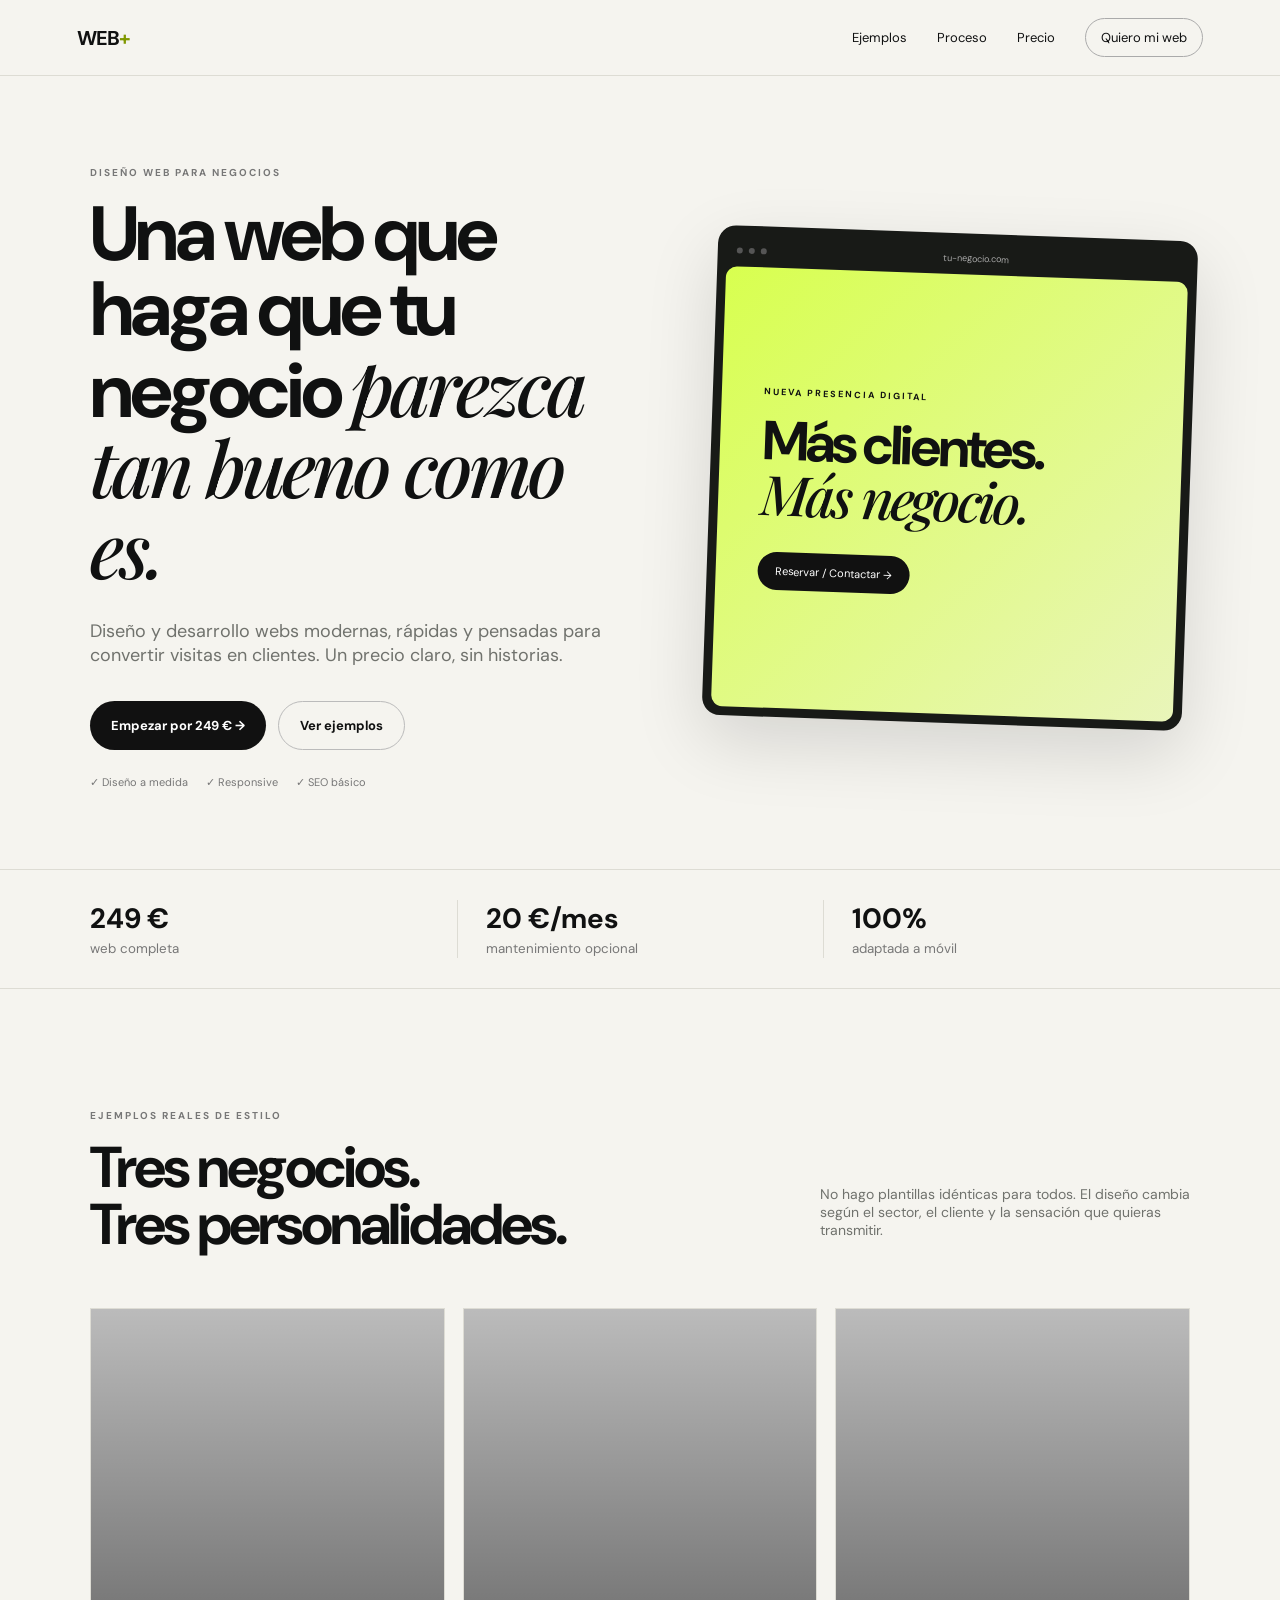
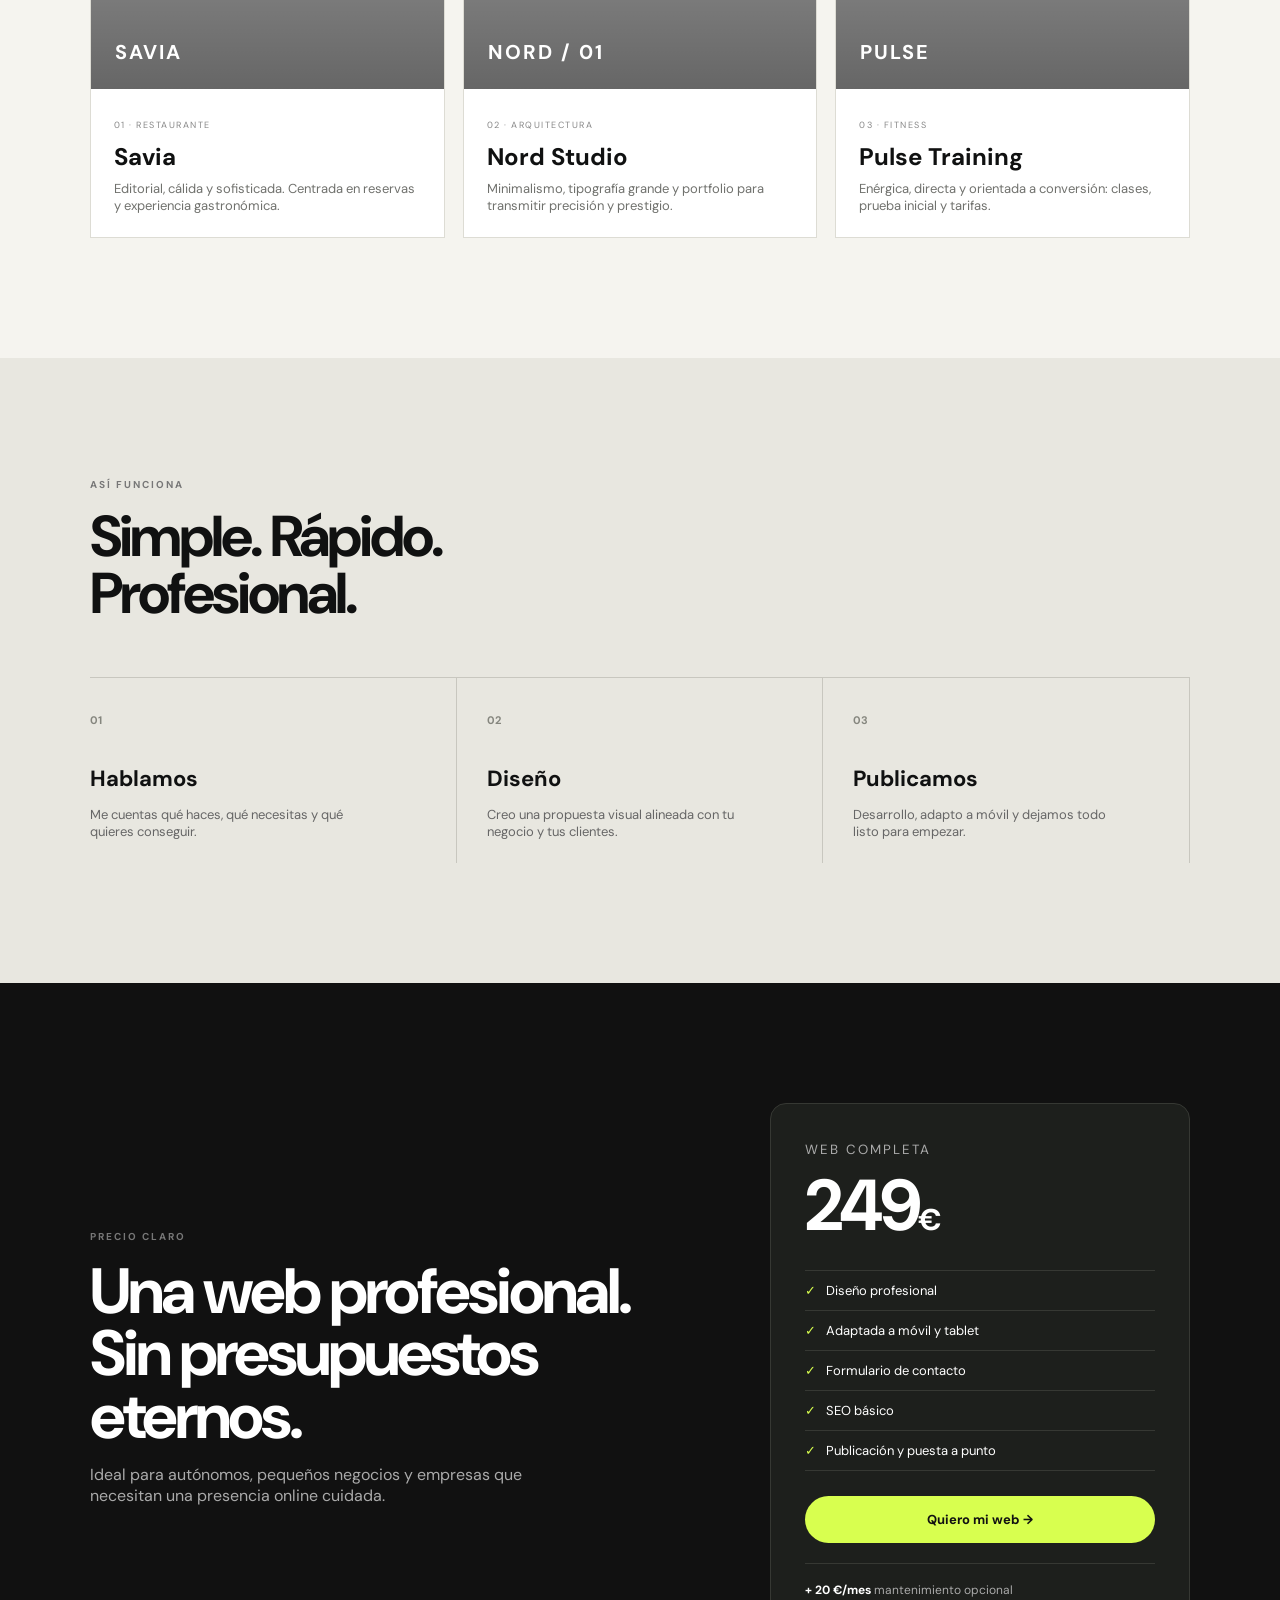
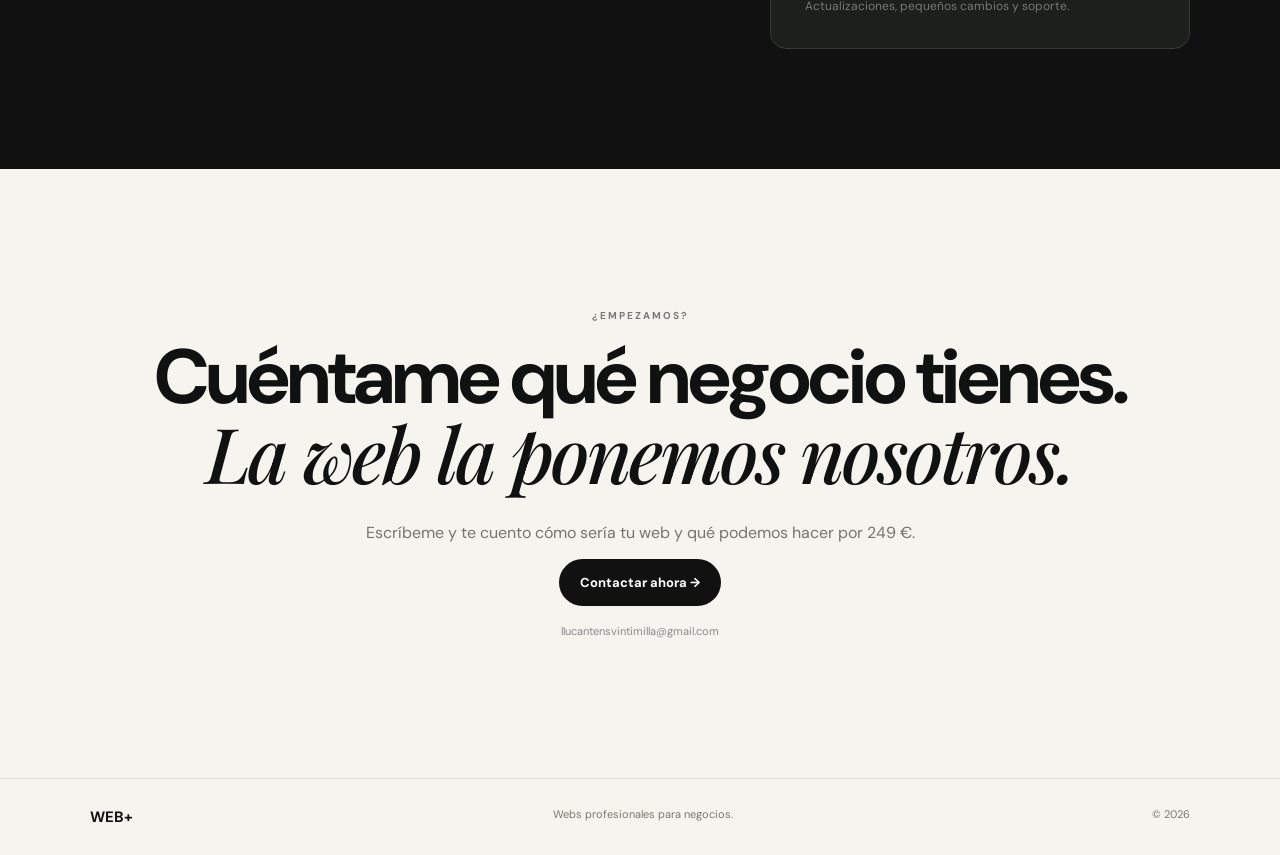
==== index.html @ 6bb3d2eb "Add files via upload" ====
<!doctype html>
<html lang="es">
<head>
<meta charset="utf-8"><meta name="viewport" content="width=device-width,initial-scale=1">
<meta name="description" content="Webs profesionales desde 249 €. Diseño, desarrollo y mantenimiento opcional.">
<title>WEB+ — Webs profesionales desde 249 €</title>
<link rel="stylesheet" href="assets/styles.css">
</head>
<body>
<header class="nav">
  <a class="brand" href="#inicio">WEB<span>+</span></a>
  <button class="menu-toggle" aria-label="Abrir menú">☰</button>
  <nav class="nav-links"><a href="#ejemplos">Ejemplos</a><a href="#proceso">Proceso</a><a href="#precio">Precio</a><a class="nav-cta" href="#contacto">Quiero mi web</a></nav>
</header>

<main>
<section class="hero reveal" id="inicio">
  <div class="hero-copy">
    <p class="eyebrow">DISEÑO WEB PARA NEGOCIOS</p>
    <h1>Una web que haga que tu negocio <em>parezca tan bueno como es.</em></h1>
    <p class="lead">Diseño y desarrollo webs modernas, rápidas y pensadas para convertir visitas en clientes. Un precio claro, sin historias.</p>
    <div class="actions"><a class="button primary" href="#contacto">Empezar por 249 € →</a><a class="button ghost" href="#ejemplos">Ver ejemplos</a></div>
    <div class="checks"><span>✓ Diseño a medida</span><span>✓ Responsive</span><span>✓ SEO básico</span></div>
  </div>
  <div class="hero-browser">
    <div class="browser-top"><i></i><i></i><i></i><span>tu-negocio.com</span></div>
    <div class="browser-screen"><small>NUEVA PRESENCIA DIGITAL</small><h2>Más clientes.<br><strong>Más negocio.</strong></h2><a href="#contacto">Reservar / Contactar →</a></div>
  </div>
</section>

<section class="stats reveal"><div><b>249 €</b><small>web completa</small></div><div><b>20 €/mes</b><small>mantenimiento opcional</small></div><div><b>100%</b><small>adaptada a móvil</small></div></section>

<section class="section" id="ejemplos">
  <div class="section-head reveal"><div><p class="eyebrow">EJEMPLOS REALES DE ESTILO</p><h2>Tres negocios.<br>Tres personalidades.</h2></div><p>No hago plantillas idénticas para todos. El diseño cambia según el sector, el cliente y la sensación que quieras transmitir.</p></div>
  <div class="showcase">
    <a class="example-card restaurant reveal" href="examples/savia.html">
      <div class="example-image" style="background-image:url('https://images.unsplash.com/photo-1753104179161-92c1249ad41c?auto=format&fit=crop&fm=jpg&q=80&w=1800')"><div class="overlay"></div><span class="visit">Abrir proyecto ↗</span><div class="example-brand">SAVIA</div></div>
      <div class="example-text"><span>01 · RESTAURANTE</span><h3>Savia</h3><p>Editorial, cálida y sofisticada. Centrada en reservas y experiencia gastronómica.</p></div>
    </a>
    <a class="example-card architecture reveal" href="examples/nord.html">
      <div class="example-image" style="background-image:url('https://images.unsplash.com/photo-1760236268528-b332f9e00823?auto=format&fit=crop&fm=jpg&q=80&w=1800')"><div class="overlay"></div><span class="visit">Abrir proyecto ↗</span><div class="example-brand">NORD / 01</div></div>
      <div class="example-text"><span>02 · ARQUITECTURA</span><h3>Nord Studio</h3><p>Minimalismo, tipografía grande y portfolio para transmitir precisión y prestigio.</p></div>
    </a>
    <a class="example-card fitness reveal" href="examples/pulse.html">
      <div class="example-image" style="background-image:url('https://images.unsplash.com/photo-1761971974992-6df33df97c3a?auto=format&fit=crop&fm=jpg&q=80&w=1800')"><div class="overlay"></div><span class="visit">Abrir proyecto ↗</span><div class="example-brand">PULSE</div></div>
      <div class="example-text"><span>03 · FITNESS</span><h3>Pulse Training</h3><p>Enérgica, directa y orientada a conversión: clases, prueba inicial y tarifas.</p></div>
    </a>
  </div>
</section>

<section class="process section" id="proceso"><div class="section-head reveal"><div><p class="eyebrow">ASÍ FUNCIONA</p><h2>Simple. Rápido.<br>Profesional.</h2></div></div>
<div class="steps"><div class="reveal"><b>01</b><h3>Hablamos</h3><p>Me cuentas qué haces, qué necesitas y qué quieres conseguir.</p></div><div class="reveal"><b>02</b><h3>Diseño</h3><p>Creo una propuesta visual alineada con tu negocio y tus clientes.</p></div><div class="reveal"><b>03</b><h3>Publicamos</h3><p>Desarrollo, adapto a móvil y dejamos todo listo para empezar.</p></div></div></section>

<section class="pricing" id="precio"><div class="reveal"><p class="eyebrow">PRECIO CLARO</p><h2>Una web profesional.<br>Sin presupuestos eternos.</h2><p>Ideal para autónomos, pequeños negocios y empresas que necesitan una presencia online cuidada.</p></div>
<div class="price-box reveal"><small>WEB COMPLETA</small><div class="price">249<span>€</span></div><ul><li>Diseño profesional</li><li>Adaptada a móvil y tablet</li><li>Formulario de contacto</li><li>SEO básico</li><li>Publicación y puesta a punto</li></ul><a class="button lime" href="#contacto">Quiero mi web →</a><div class="maintenance"><b>+ 20 €/mes</b> mantenimiento opcional<br><span>Actualizaciones, pequeños cambios y soporte.</span></div></div></section>

<section class="contact reveal" id="contacto"><p class="eyebrow">¿EMPEZAMOS?</p><h2>Cuéntame qué negocio tienes.<br><em>La web la ponemos nosotros.</em></h2><p>Escríbeme y te cuento cómo sería tu web y qué podemos hacer por 249 €.</p><a class="button primary" href="https://mail.google.com/mail/?view=cm&fs=1&to=llucantensvintimilla@gmail.com&su=Quiero%20mi%20web%20por%20249€" target="_blank">Contactar ahora →</a><small>llucantensvintimilla@gmail.com</small></section>
</main>
<footer><b>WEB+</b><span>Webs profesionales para negocios.</span><span>© <span id="year"></span></span></footer>
<script src="assets/app.js"></script>
</body></html>
---- assets/styles.css ----
@import url('https://fonts.googleapis.com/css2?family=DM+Sans:wght@400;500;600;700&family=Playfair+Display:ital,wght@0,500;1,500&display=swap');
:root{--ink:#101111;--muted:#70726d;--paper:#f5f4ef;--line:#dddcd4;--lime:#d8ff4f}*{box-sizing:border-box}html{scroll-behavior:smooth}body{margin:0;background:var(--paper);color:var(--ink);font-family:"DM Sans",sans-serif}a{color:inherit;text-decoration:none}.nav{height:76px;padding:0 6vw;border-bottom:1px solid var(--line);display:flex;align-items:center;justify-content:space-between;position:sticky;top:0;z-index:10;background:#f5f4efdf;backdrop-filter:blur(14px)}.brand{font-weight:700;font-size:20px;letter-spacing:-1px}.brand span{color:#809800}.nav-links{display:flex;gap:30px;align-items:center;font-size:13px}.nav-links a:hover{opacity:.55}.nav-cta{border:1px solid #aaa;padding:10px 15px;border-radius:30px}.menu-toggle{display:none;background:none;border:0;font-size:22px}.hero{min-height:700px;padding:90px 7vw 80px;display:grid;grid-template-columns:1.05fr .95fr;gap:7vw;align-items:center}.eyebrow{font-size:10px;letter-spacing:2px;font-weight:700;color:#777;margin:0 0 18px}.hero h1{font-size:clamp(48px,6vw,85px);line-height:.98;letter-spacing:-4px;margin:0 0 28px}.hero h1 em,.contact em{font-family:"Playfair Display",serif;font-weight:500}.lead{max-width:600px;color:var(--muted);font-size:18px}.actions{display:flex;gap:12px;margin:34px 0 25px}.button{display:inline-flex;padding:15px 21px;border-radius:99px;font-size:13px;font-weight:700;align-items:center;justify-content:center}.primary{background:#111;color:white}.ghost{border:1px solid #bbb}.checks{display:flex;gap:18px;flex-wrap:wrap;font-size:11px;color:#777}.hero-browser{background:#181a17;border-radius:18px;padding:9px;box-shadow:0 25px 70px #0002;transform:rotate(2deg)}.browser-top{height:32px;color:#aaa;font-size:9px;display:flex;gap:6px;align-items:center;padding:0 10px}.browser-top i{width:6px;height:6px;background:#555;border-radius:50%}.browser-top span{margin:auto}.browser-screen{min-height:440px;border-radius:11px;background:linear-gradient(135deg,#d8ff4f,#e9f5ba);padding:42px;display:flex;flex-direction:column;justify-content:center}.browser-screen small{font-size:9px;letter-spacing:2px;font-weight:700}.browser-screen h2{font-size:55px;line-height:.94;letter-spacing:-3px;margin:18px 0 28px}.browser-screen strong{font-family:"Playfair Display";font-style:italic;font-weight:500}.browser-screen a{background:#111;color:white;width:max-content;border-radius:30px;padding:12px 17px;font-size:11px}.stats{border-block:1px solid var(--line);display:grid;grid-template-columns:repeat(3,1fr);padding:30px 7vw}.stats div{border-left:1px solid var(--line);padding-left:28px}.stats div:first-child{border:0;padding-left:0}.stats b{display:block;font-size:28px}.stats small{color:#777}.section{padding:120px 7vw}.section-head{display:flex;justify-content:space-between;gap:50px;align-items:end;margin-bottom:55px}.section h2{font-size:clamp(38px,4.5vw,64px);line-height:.98;letter-spacing:-3px;margin:0}.section-head>p{max-width:370px;color:var(--muted);font-size:14px}.showcase{display:grid;grid-template-columns:repeat(3,1fr);gap:18px}.example-card{background:#fff;border:1px solid var(--line);transition:transform .3s,box-shadow .3s}.example-card:hover{transform:translateY(-7px);box-shadow:0 20px 50px #0001}.example-image{height:380px;background-size:cover;background-position:center;position:relative;overflow:hidden}.overlay{position:absolute;inset:0;background:linear-gradient(180deg,#0004,#0009)}.visit{position:absolute;top:20px;right:20px;border:1px solid #fff8;color:#fff;border-radius:99px;padding:8px 12px;font-size:10px;opacity:0;transform:translateY(-5px);transition:.3s}.example-card:hover .visit{opacity:1;transform:none}.example-brand{position:absolute;left:24px;bottom:24px;color:#fff;font-weight:700;letter-spacing:2px;font-size:20px}.example-text{padding:23px}.example-text>span{font-size:9px;letter-spacing:1.5px;color:#888}.example-text h3{font-size:24px;margin:8px 0}.example-text p{font-size:13px;color:#70716d;margin:0}.process{background:#e8e7e0}.steps{display:grid;grid-template-columns:repeat(3,1fr);border-top:1px solid #c8c7bf}.steps>div{padding:30px 30px 10px 0;border-right:1px solid #c8c7bf}.steps>div+div{padding-left:30px}.steps b{font-size:11px;color:#85867e}.steps h3{font-size:22px;margin:35px 0 8px}.steps p{font-size:13px;color:#666;max-width:270px}.pricing{padding:120px 7vw;display:grid;grid-template-columns:1fr 420px;gap:10vw;align-items:center;background:#111;color:white}.pricing h2{font-size:clamp(40px,5vw,68px);line-height:.97;letter-spacing:-3px;margin:0}.pricing>div>p:last-child{color:#aaa;max-width:480px}.price-box{background:#1d1f1c;border:1px solid #363833;border-radius:16px;padding:34px}.price-box>small{letter-spacing:2px;color:#aaa}.price{font-size:72px;font-weight:700;letter-spacing:-4px}.price span{font-size:30px}.price-box ul{padding:0;list-style:none;border-top:1px solid #363833;margin:18px 0 25px}.price-box li{padding:11px 0;border-bottom:1px solid #363833;font-size:13px}.price-box li:before{content:"✓";color:var(--lime);margin-right:10px}.lime{background:var(--lime);color:#111;width:100%}.maintenance{border-top:1px solid #363833;margin-top:20px;padding-top:18px;color:#aaa;font-size:12px}.maintenance b{color:white}.maintenance span{color:#777}.contact{text-align:center;padding:140px 7vw}.contact h2{font-size:clamp(40px,6vw,78px);line-height:.98;letter-spacing:-3px;margin:0 auto 25px}.contact p:not(.eyebrow){color:#73756f}.contact small{display:block;color:#888;margin-top:18px;font-size:11px}footer{border-top:1px solid var(--line);padding:28px 7vw;display:flex;justify-content:space-between;color:#777;font-size:11px}footer b{color:#111;font-size:15px}.reveal{opacity:0;transform:translateY(24px);transition:opacity .7s ease,transform .7s ease}.reveal.visible{opacity:1;transform:none}
@media(max-width:850px){.nav-links{display:none;position:absolute;top:76px;left:0;right:0;background:var(--paper);padding:20px 6vw;border-bottom:1px solid var(--line);flex-direction:column;align-items:flex-start}.nav-links.open{display:flex}.menu-toggle{display:block}.hero{grid-template-columns:1fr;padding-top:60px}.hero-browser{max-width:600px;width:100%;margin:auto}.stats{grid-template-columns:1fr;gap:18px}.stats div,.stats div:first-child{border:0;padding:0}.section{padding:80px 6vw}.section-head{display:block}.section-head>p{margin-top:25px}.showcase{grid-template-columns:1fr}.example-image{height:340px}.steps{grid-template-columns:1fr}.steps>div,.steps>div+div{padding:25px 0;border-right:0;border-bottom:1px solid #c8c7bf}.steps h3{margin-top:18px}.pricing{grid-template-columns:1fr;padding:80px 6vw}.price-box{max-width:520px}.contact{padding:90px 6vw}footer{flex-wrap:wrap;gap:14px}}
@media(max-width:480px){.hero{padding-inline:5vw}.hero h1{font-size:47px;letter-spacing:-2.5px}.actions{flex-direction:column}.browser-screen{min-height:330px;padding:30px}.browser-screen h2{font-size:42px}.stats{padding:25px 5vw}.pricing h2{letter-spacing:-2px}}
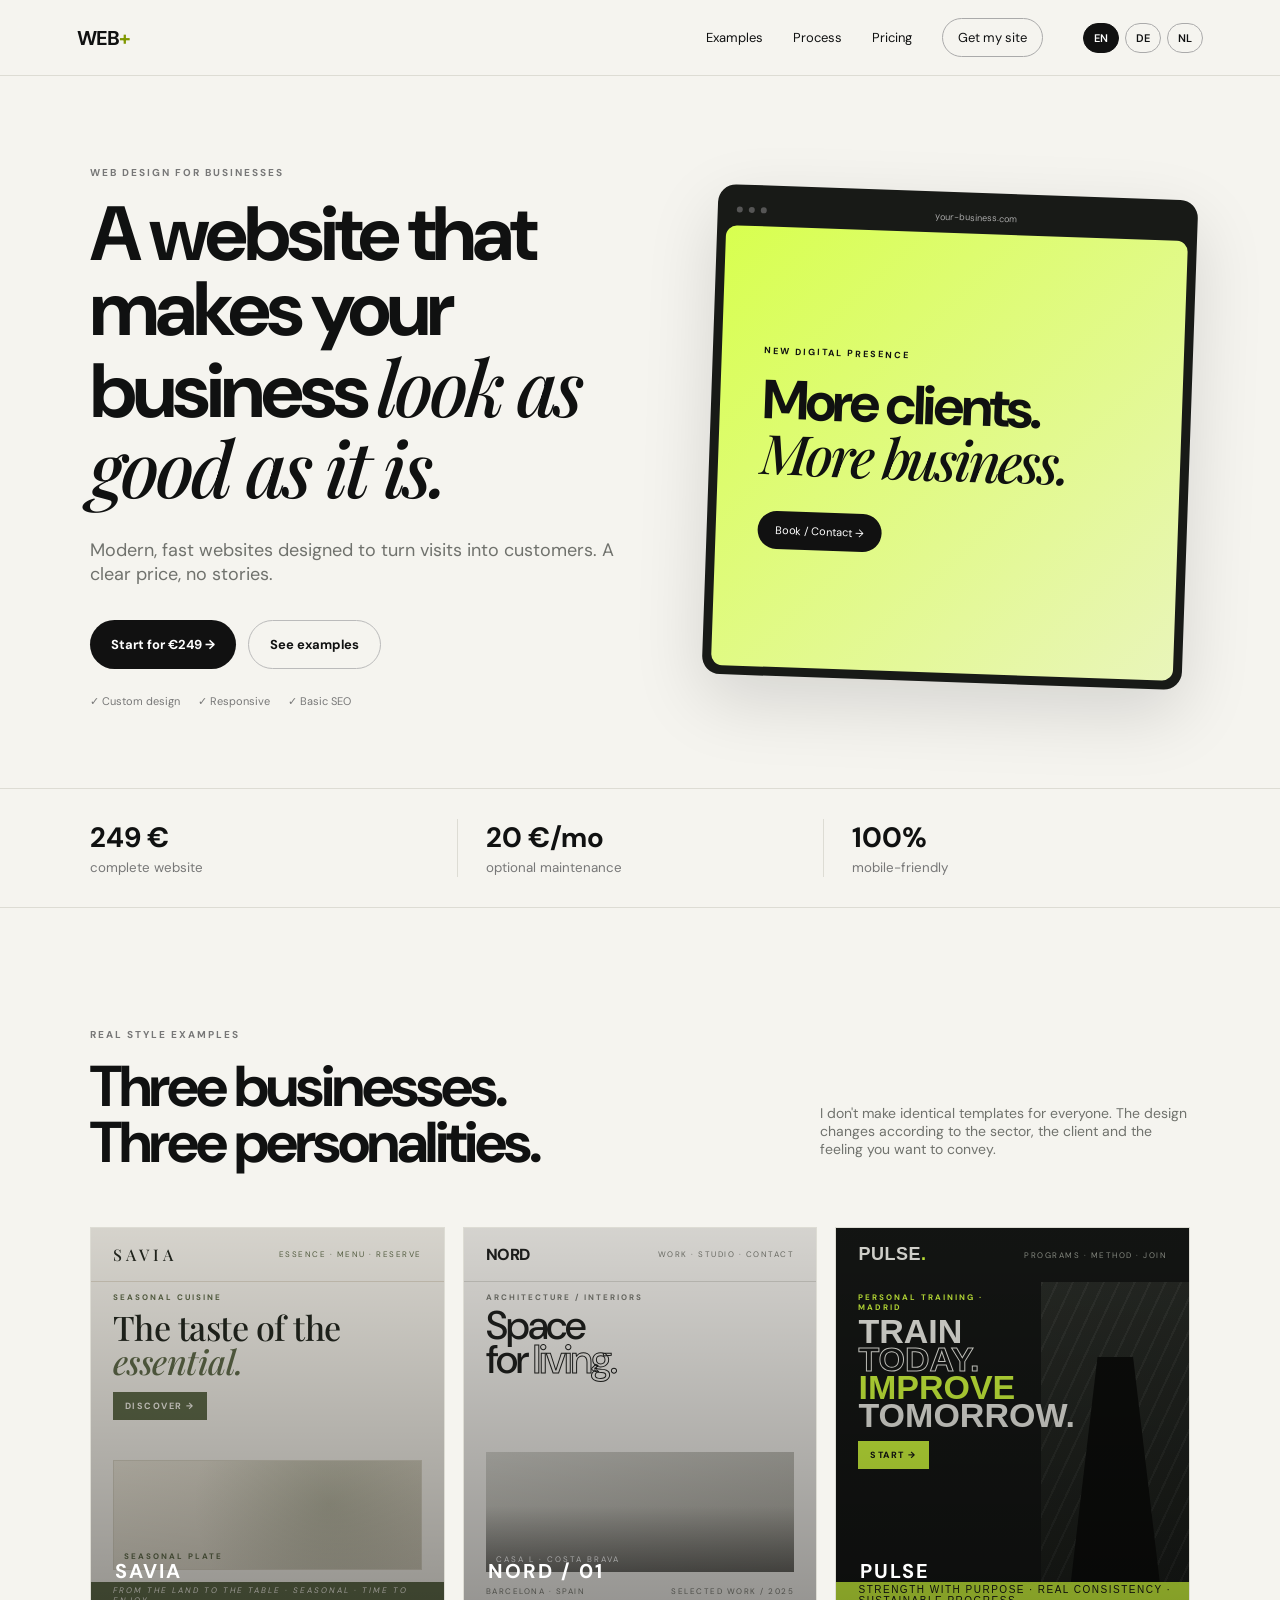
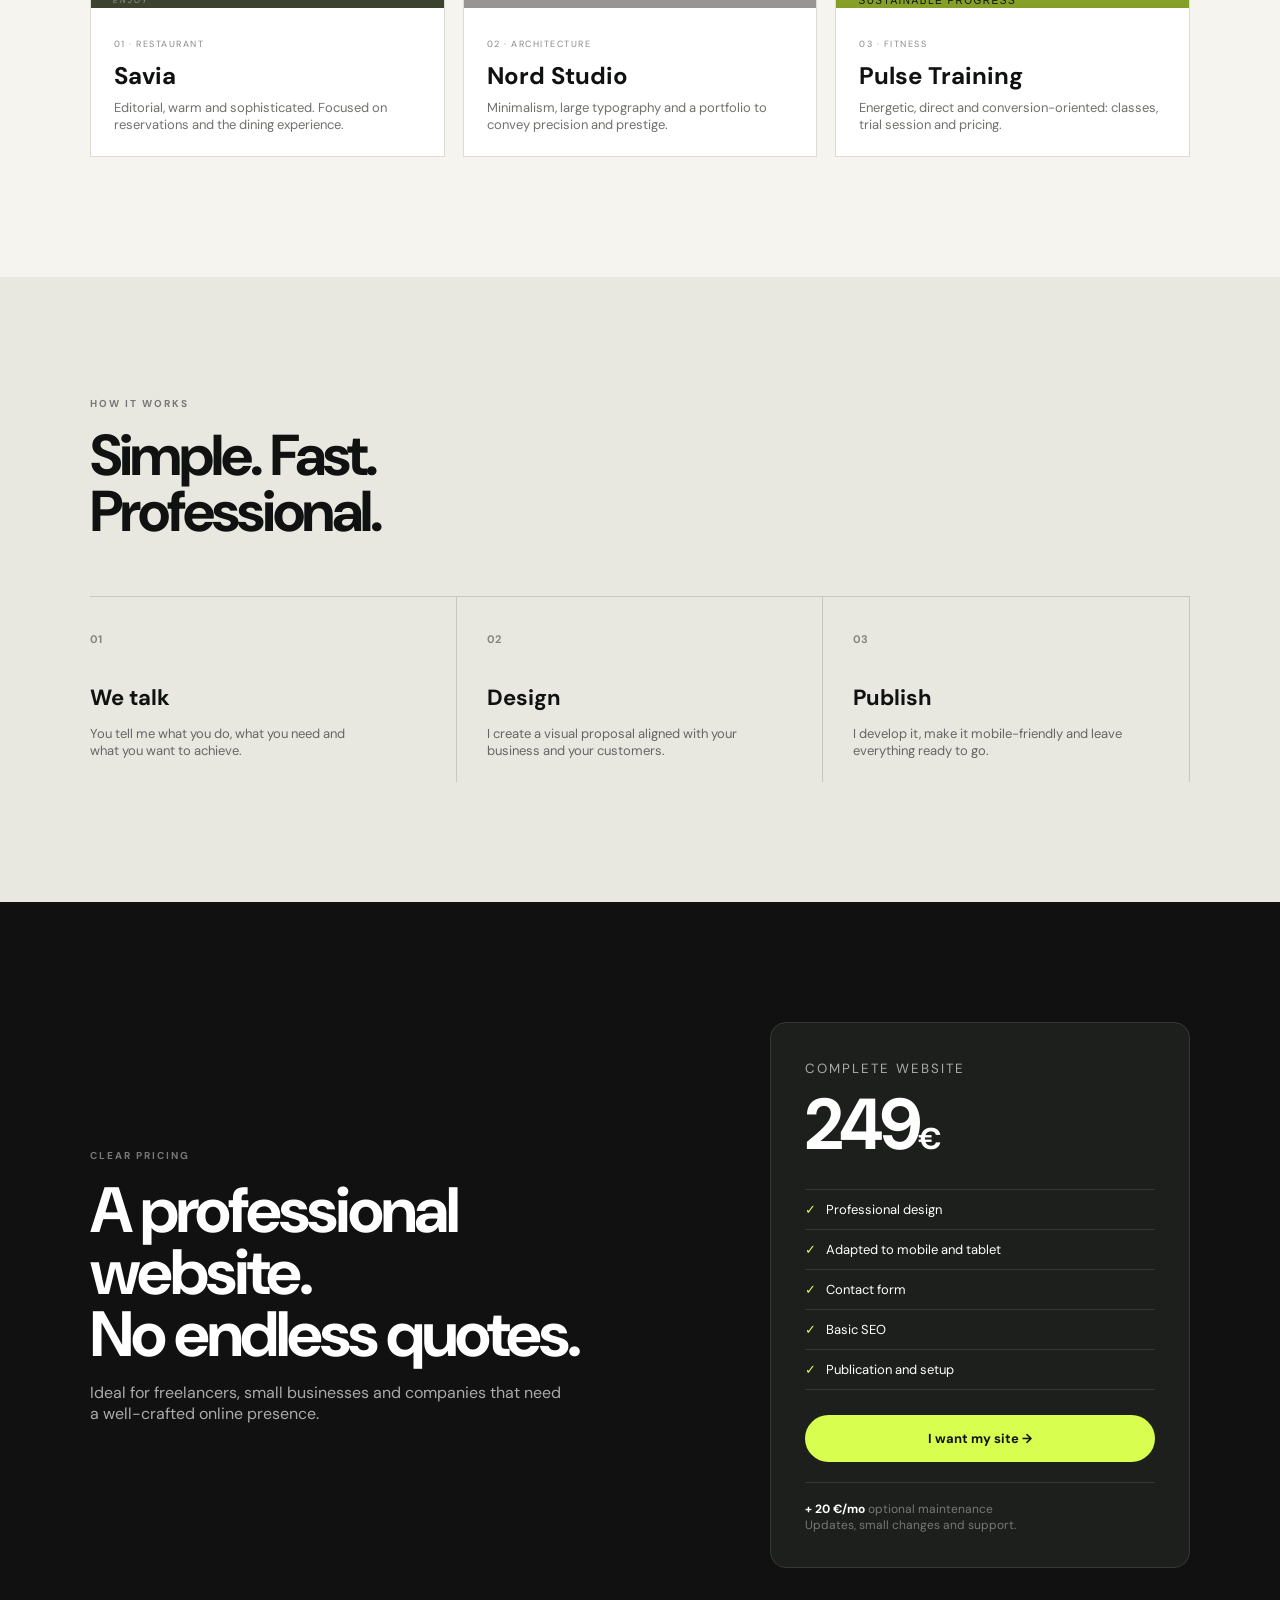
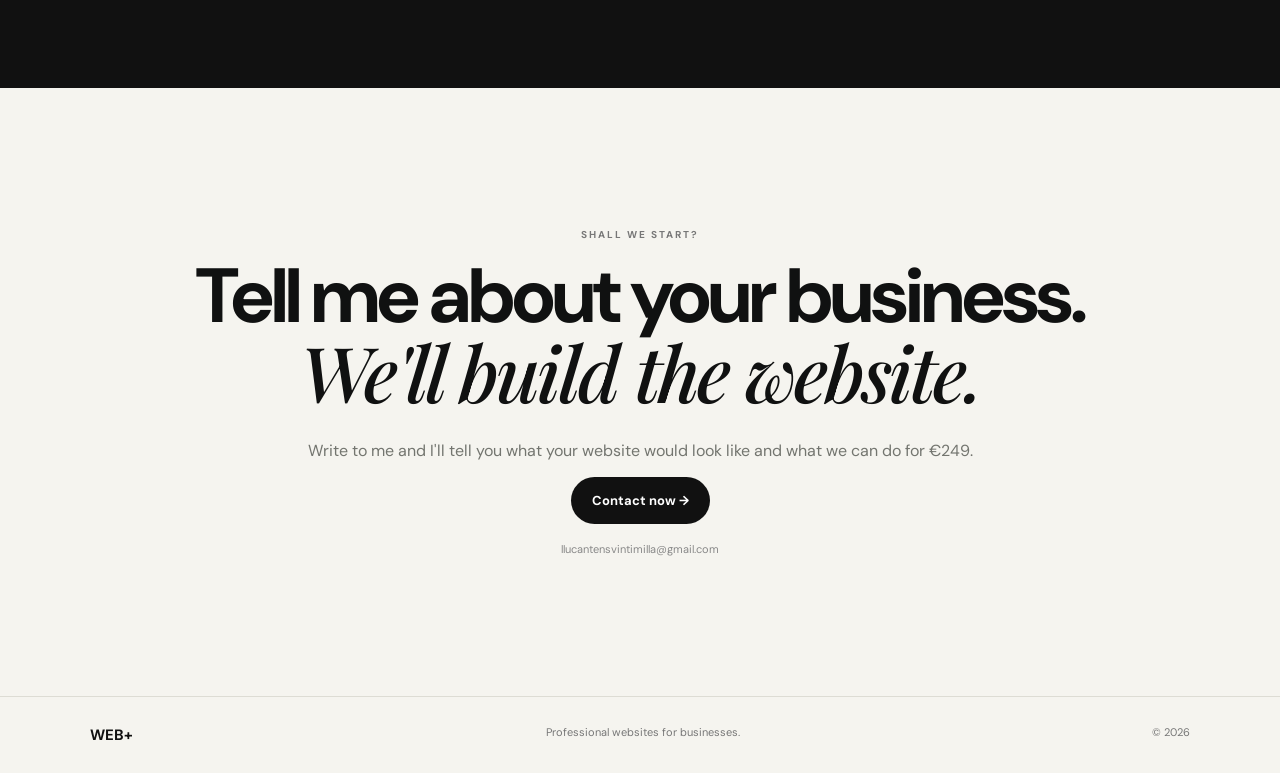
==== commit 39cb18e9: "Update print statement from 'Hello' to 'Goodbye'" ====
--- a/index.html
+++ b/index.html
@@ -1,61 +1,472 @@
 <!doctype html>
-<html lang="es">
+<html lang="en">
 <head>
 <meta charset="utf-8"><meta name="viewport" content="width=device-width,initial-scale=1">
-<meta name="description" content="Webs profesionales desde 249 €. Diseño, desarrollo y mantenimiento opcional.">
-<title>WEB+ — Webs profesionales desde 249 €</title>
-<link rel="stylesheet" href="assets/styles.css">
+<meta name="description" content="Professional websites from €249. Design, development and optional maintenance.">
+<title>WEB+ — Professional websites from €249</title>
+<style>
+/* ===== CSS original de assets/styles.css (incrustado para que funcione en local) ===== */
+@import url('https://fonts.googleapis.com/css2?family=DM+Sans:wght@400;500;600;700&family=Playfair+Display:ital,wght@0,500;1,500&display=swap');
+:root{--ink:#101111;--muted:#70726d;--paper:#f5f4ef;--line:#dddcd4;--lime:#d8ff4f}
+*{box-sizing:border-box}
+html{scroll-behavior:smooth}
+body{margin:0;background:var(--paper);color:var(--ink);font-family:"DM Sans",sans-serif}
+a{color:inherit;text-decoration:none}
+.nav{height:76px;padding:0 6vw;border-bottom:1px solid var(--line);display:flex;align-items:center;justify-content:space-between;position:sticky;top:0;z-index:10;background:#f5f4efdf;backdrop-filter:blur(14px)}
+.brand{font-weight:700;font-size:20px;letter-spacing:-1px}
+.brand span{color:#809800}
+.nav-links{display:flex;gap:30px;align-items:center;font-size:13px}
+.nav-links a:hover{opacity:.55}
+.nav-cta{border:1px solid #aaa;padding:10px 15px;border-radius:30px}
+.menu-toggle{display:none;background:none;border:0;font-size:22px}
+.hero{min-height:700px;padding:90px 7vw 80px;display:grid;grid-template-columns:1.05fr .95fr;gap:7vw;align-items:center}
+.eyebrow{font-size:10px;letter-spacing:2px;font-weight:700;color:#777;margin:0 0 18px}
+.hero h1{font-size:clamp(48px,6vw,85px);line-height:.98;letter-spacing:-4px;margin:0 0 28px}
+.hero h1 em,.contact em{font-family:"Playfair Display",serif;font-weight:500}
+.lead{max-width:600px;color:var(--muted);font-size:18px}
+.actions{display:flex;gap:12px;margin:34px 0 25px}
+.button{display:inline-flex;padding:15px 21px;border-radius:99px;font-size:13px;font-weight:700;align-items:center;justify-content:center}
+.primary{background:#111;color:white}
+.ghost{border:1px solid #bbb}
+.checks{display:flex;gap:18px;flex-wrap:wrap;font-size:11px;color:#777}
+.hero-browser{background:#181a17;border-radius:18px;padding:9px;box-shadow:0 25px 70px #0002;transform:rotate(2deg)}
+.browser-top{height:32px;color:#aaa;font-size:9px;display:flex;gap:6px;align-items:center;padding:0 10px}
+.browser-top i{width:6px;height:6px;background:#555;border-radius:50%}
+.browser-top span{margin:auto}
+.browser-screen{min-height:440px;border-radius:11px;background:linear-gradient(135deg,#d8ff4f,#e9f5ba);padding:42px;display:flex;flex-direction:column;justify-content:center}
+.browser-screen small{font-size:9px;letter-spacing:2px;font-weight:700}
+.browser-screen h2{font-size:55px;line-height:.94;letter-spacing:-3px;margin:18px 0 28px}
+.browser-screen strong{font-family:"Playfair Display";font-style:italic;font-weight:500}
+.browser-screen a{background:#111;color:white;width:max-content;border-radius:30px;padding:12px 17px;font-size:11px}
+.stats{border-block:1px solid var(--line);display:grid;grid-template-columns:repeat(3,1fr);padding:30px 7vw}
+.stats div{border-left:1px solid var(--line);padding-left:28px}
+.stats div:first-child{border:0;padding-left:0}
+.stats b{display:block;font-size:28px}
+.stats small{color:#777}
+.section{padding:120px 7vw}
+.section-head{display:flex;justify-content:space-between;gap:50px;align-items:end;margin-bottom:55px}
+.section h2{font-size:clamp(38px,4.5vw,64px);line-height:.98;letter-spacing:-3px;margin:0}
+.section-head>p{max-width:370px;color:var(--muted);font-size:14px}
+.showcase{display:grid;grid-template-columns:repeat(3,1fr);gap:18px}
+.example-card{background:#fff;border:1px solid var(--line);transition:transform .3s,box-shadow .3s}
+.example-card:hover{transform:translateY(-7px);box-shadow:0 20px 50px #0001}
+.example-image{height:380px;background-size:cover;background-position:center;position:relative;overflow:hidden}
+.overlay{position:absolute;inset:0;background:linear-gradient(180deg,#0004,#0009)}
+.visit{position:absolute;top:20px;right:20px;border:1px solid #fff8;color:#fff;border-radius:99px;padding:8px 12px;font-size:10px;opacity:0;transform:translateY(-5px);transition:.3s}
+.example-card:hover .visit{opacity:1;transform:none}
+.example-brand{position:absolute;left:24px;bottom:24px;color:#fff;font-weight:700;letter-spacing:2px;font-size:20px}
+.example-text{padding:23px}
+.example-text>span{font-size:9px;letter-spacing:1.5px;color:#888}
+.example-text h3{font-size:24px;margin:8px 0}
+.example-text p{font-size:13px;color:#70716d;margin:0}
+.process{background:#e8e7e0}
+.steps{display:grid;grid-template-columns:repeat(3,1fr);border-top:1px solid #c8c7bf}
+.steps>div{padding:30px 30px 10px 0;border-right:1px solid #c8c7bf}
+.steps>div+div{padding-left:30px}
+.steps b{font-size:11px;color:#85867e}
+.steps h3{font-size:22px;margin:35px 0 8px}
+.steps p{font-size:13px;color:#666;max-width:270px}
+.pricing{padding:120px 7vw;display:grid;grid-template-columns:1fr 420px;gap:10vw;align-items:center;background:#111;color:white}
+.pricing h2{font-size:clamp(40px,5vw,68px);line-height:.97;letter-spacing:-3px;margin:0}
+.pricing>div>p:last-child{color:#aaa;max-width:480px}
+.price-box{background:#1d1f1c;border:1px solid #363833;border-radius:16px;padding:34px}
+.price-box>small{letter-spacing:2px;color:#aaa}
+.price{font-size:72px;font-weight:700;letter-spacing:-4px}
+.price span{font-size:30px}
+.price-box ul{padding:0;list-style:none;border-top:1px solid #363833;margin:18px 0 25px}
+.price-box li{padding:11px 0;border-bottom:1px solid #363833;font-size:13px}
+.price-box li:before{content:"✓";color:var(--lime);margin-right:10px}
+.lime{background:var(--lime);color:#111;width:100%}
+.maintenance{border-top:1px solid #363833;margin-top:20px;padding-top:18px;color:#aaa;font-size:12px}
+.maintenance b{color:white}
+.maintenance span{color:#777}
+.contact{text-align:center;padding:140px 7vw}
+.contact h2{font-size:clamp(40px,6vw,78px);line-height:.98;letter-spacing:-3px;margin:0 auto 25px}
+.contact p:not(.eyebrow){color:#73756f}
+.contact small{display:block;color:#888;margin-top:18px;font-size:11px}
+footer{border-top:1px solid var(--line);padding:28px 7vw;display:flex;justify-content:space-between;color:#777;font-size:11px}
+footer b{color:#111;font-size:15px}
+.reveal{opacity:0;transform:translateY(24px);transition:opacity .7s ease,transform .7s ease}
+.reveal.visible{opacity:1;transform:none}
+@media(max-width:850px){.nav-links{display:none;position:absolute;top:76px;left:0;right:0;background:var(--paper);padding:20px 6vw;border-bottom:1px solid var(--line);flex-direction:column;align-items:flex-start}.nav-links.open{display:flex}.menu-toggle{display:block}.hero{grid-template-columns:1fr;padding-top:60px}.hero-browser{max-width:600px;width:100%;margin:auto}.stats{grid-template-columns:1fr;gap:18px}.stats div,.stats div:first-child{border:0;padding:0}.section{padding:80px 6vw}.section-head{display:block}.section-head>p{margin-top:25px}.showcase{grid-template-columns:1fr}.example-image{height:340px}.steps{grid-template-columns:1fr}.steps>div,.steps>div+div{padding:25px 0;border-right:0;border-bottom:1px solid #c8c7bf}.steps h3{margin-top:18px}.pricing{grid-template-columns:1fr;padding:80px 6vw}.price-box{max-width:520px}.contact{padding:90px 6vw}footer{flex-wrap:wrap;gap:14px}}
+@media(max-width:480px){.hero{padding-inline:5vw}.hero h1{font-size:47px;letter-spacing:-2.5px}.actions{flex-direction:column}.browser-screen{min-height:330px;padding:30px}.browser-screen h2{font-size:42px}.stats{padding:25px 5vw}.pricing h2{letter-spacing:-2px}}
+
+/* ===== Recreaciones de SAVIA / NORD / PULSE dentro de .example-image ===== */
+.example-image{position:relative;overflow:hidden}
+.mock{position:absolute;inset:0;overflow:hidden;font-family:"DM Sans",Arial,sans-serif;z-index:0}
+.mock *{box-sizing:border-box}
+.example-image .overlay{z-index:2;background:linear-gradient(180deg,rgba(0,0,0,.12),rgba(0,0,0,.38)) !important;pointer-events:none}
+.example-image .visit,.example-image .example-brand{z-index:3}
+
+/* SAVIA */
+.mock-savia{background:#f3f0e8;color:#242820}
+.mock-savia .m-bar{position:absolute;top:0;left:0;right:0;height:54px;display:flex;align-items:center;justify-content:space-between;padding:0 22px;border-bottom:1px solid #ddd6c6}
+.mock-savia .m-bar b{font-family:"Playfair Display",Georgia,serif;font-size:16px;letter-spacing:4px;font-weight:500}
+.mock-savia .m-bar span{font-size:8px;letter-spacing:1.5px;color:#606b4a;text-transform:uppercase}
+.mock-savia .m-hero{position:absolute;top:64px;left:22px;right:22px}
+.mock-savia .m-hero small{display:block;font-size:8px;letter-spacing:2px;color:#606b4a;font-weight:700;margin-bottom:8px}
+.mock-savia .m-hero h3{font-family:"Playfair Display",Georgia,serif;font-weight:500;font-size:34px;line-height:1;letter-spacing:-.5px;margin:0}
+.mock-savia .m-hero h3 em{color:#606b4a}
+.mock-savia .m-hero .m-btn{display:inline-block;margin-top:14px;background:#606b4a;color:#f3f0e8;font-size:9px;letter-spacing:1.5px;padding:8px 12px;text-transform:uppercase;font-weight:700}
+.mock-savia .m-img{position:absolute;left:22px;right:22px;bottom:38px;height:110px;background:linear-gradient(135deg,#e6e1d3,#cfc9b8);border:1px solid #d5d0c0;overflow:hidden}
+.mock-savia .m-img:before{content:"";position:absolute;inset:0;background:radial-gradient(circle at 70% 40%,rgba(96,107,74,.25),transparent 60%)}
+.mock-savia .m-img:after{content:"SEASONAL PLATE";position:absolute;left:10px;bottom:8px;font-size:8px;letter-spacing:2px;color:#606b4a;font-weight:700}
+.mock-savia .m-ticker{position:absolute;left:0;right:0;bottom:0;height:26px;background:#606b4a;color:#f3f0e8;display:flex;align-items:center;padding-left:22px;font-size:8px;letter-spacing:2px;font-style:italic}
+
+/* NORD */
+.mock-nord{background:#f2f0eb;color:#20211f}
+.mock-nord .m-bar{position:absolute;top:0;left:0;right:0;height:54px;display:flex;align-items:center;justify-content:space-between;padding:0 22px;border-bottom:1px solid #d5d3cc}
+.mock-nord .m-bar b{font-size:16px;font-weight:800;letter-spacing:-.5px}
+.mock-nord .m-bar span{font-size:8px;letter-spacing:1.5px;color:#777870;text-transform:uppercase}
+.mock-nord .m-hero{position:absolute;top:64px;left:22px;right:22px}
+.mock-nord .m-hero small{display:block;font-size:8px;letter-spacing:2px;color:#777870;font-weight:700;margin-bottom:6px}
+.mock-nord .m-hero h3{font-weight:500;font-size:40px;line-height:.86;letter-spacing:-2px;margin:0}
+.mock-nord .m-hero h3 span{-webkit-text-stroke:1px #20211f;color:transparent}
+.mock-nord .m-img{position:absolute;left:22px;right:22px;bottom:36px;height:120px;background:linear-gradient(160deg,#d1d0c9,#a9a79e);overflow:hidden}
+.mock-nord .m-img:before{content:"";position:absolute;inset:0;background:linear-gradient(0deg,rgba(0,0,0,.4),transparent 55%)}
+.mock-nord .m-img:after{content:"CASA L · COSTA BRAVA";position:absolute;left:10px;bottom:8px;color:#fff;font-size:8px;letter-spacing:2px}
+.mock-nord .m-cap{position:absolute;left:22px;right:22px;bottom:12px;display:flex;justify-content:space-between;font-size:8px;letter-spacing:1.5px;color:#777870;text-transform:uppercase}
+
+/* PULSE */
+.mock-pulse{background:#151715;color:#f0f0e9}
+.mock-pulse .m-bar{position:absolute;top:0;left:0;right:0;height:54px;display:flex;align-items:center;justify-content:space-between;padding:0 22px}
+.mock-pulse .m-bar b{font-family:Impact,"Barlow Condensed",sans-serif;font-weight:900;font-size:18px;letter-spacing:.5px}
+.mock-pulse .m-bar b i{color:#d5ff3f;font-style:normal}
+.mock-pulse .m-bar span{font-size:8px;letter-spacing:1.5px;color:#9a9e94;text-transform:uppercase}
+.mock-pulse .m-photo{position:absolute;top:54px;right:0;bottom:26px;width:42%;background:linear-gradient(160deg,#2a2d28,#1b1e1a);overflow:hidden}
+.mock-pulse .m-photo:before{content:"";position:absolute;inset:0;background:repeating-linear-gradient(115deg,rgba(255,255,255,.05) 0 2px,transparent 2px 14px)}
+.mock-pulse .m-photo:after{content:"";position:absolute;left:20%;bottom:0;width:60%;height:75%;background:#0d0e0c;clip-path:polygon(30% 0,70% 0,100% 100%,0 100%)}
+.mock-pulse .m-hero{position:absolute;top:64px;left:22px;right:46%;z-index:2}
+.mock-pulse .m-hero small{display:block;font-size:8px;letter-spacing:2px;color:#d5ff3f;font-weight:700;margin-bottom:6px}
+.mock-pulse .m-hero h3{font-family:Impact,"Barlow Condensed",sans-serif;font-weight:900;font-size:34px;line-height:.82;letter-spacing:0;text-transform:uppercase;margin:0 0 12px;color:#f0f0e9}
+.mock-pulse .m-hero h3 span{-webkit-text-stroke:1px #f0f0e9;color:transparent}
+.mock-pulse .m-hero h3 em{color:#d5ff3f;font-style:normal}
+.mock-pulse .m-hero .m-btn{display:inline-block;background:#d5ff3f;color:#151715;font-size:9px;font-weight:800;letter-spacing:1.5px;padding:8px 12px;text-transform:uppercase}
+.mock-pulse .m-ticker{position:absolute;left:0;right:0;bottom:0;height:26px;background:#d5ff3f;color:#151715;display:flex;align-items:center;padding-left:22px;font-family:Impact,"Barlow Condensed",sans-serif;font-size:10px;letter-spacing:1.5px;text-transform:uppercase}
+
+/* Selector de idioma */
+.lang-switch{display:flex;gap:6px;margin-left:10px}
+.lang-switch button{border:1px solid #aaa;background:transparent;padding:7px 10px;font:inherit;font-size:11px;font-weight:600;cursor:pointer;border-radius:20px;color:inherit}
+.lang-switch button.active,.lang-switch button:hover{background:#111;color:#fff;border-color:#111}
+@media(max-width:850px){.lang-switch{margin-left:0;margin-top:10px}}
+</style>
 </head>
 <body>
 <header class="nav">
   <a class="brand" href="#inicio">WEB<span>+</span></a>
-  <button class="menu-toggle" aria-label="Abrir menú">☰</button>
-  <nav class="nav-links"><a href="#ejemplos">Ejemplos</a><a href="#proceso">Proceso</a><a href="#precio">Precio</a><a class="nav-cta" href="#contacto">Quiero mi web</a></nav>
+  <button class="menu-toggle" aria-label="Open menu">☰</button>
+  <nav class="nav-links">
+    <a href="#ejemplos" data-i18n="nav.examples">Examples</a>
+    <a href="#proceso" data-i18n="nav.process">Process</a>
+    <a href="#precio" data-i18n="nav.price">Pricing</a>
+    <a class="nav-cta" href="#contacto" data-i18n="nav.cta">Get my site</a>
+    <div class="lang-switch" role="group" aria-label="Language">
+      <button data-lang="en" class="active">EN</button>
+      <button data-lang="de">DE</button>
+      <button data-lang="nl">NL</button>
+    </div>
+  </nav>
 </header>
 
 <main>
 <section class="hero reveal" id="inicio">
   <div class="hero-copy">
-    <p class="eyebrow">DISEÑO WEB PARA NEGOCIOS</p>
-    <h1>Una web que haga que tu negocio <em>parezca tan bueno como es.</em></h1>
-    <p class="lead">Diseño y desarrollo webs modernas, rápidas y pensadas para convertir visitas en clientes. Un precio claro, sin historias.</p>
-    <div class="actions"><a class="button primary" href="#contacto">Empezar por 249 € →</a><a class="button ghost" href="#ejemplos">Ver ejemplos</a></div>
-    <div class="checks"><span>✓ Diseño a medida</span><span>✓ Responsive</span><span>✓ SEO básico</span></div>
+    <p class="eyebrow" data-i18n="hero.eyebrow">WEB DESIGN FOR BUSINESSES</p>
+    <h1 data-i18n="hero.title">A website that makes your business <em>look as good as it is.</em></h1>
+    <p class="lead" data-i18n="hero.lead">Modern, fast websites designed to turn visits into customers. A clear price, no stories.</p>
+    <div class="actions">
+      <a class="button primary" href="#contacto" data-i18n="hero.cta1">Start for €249 →</a>
+      <a class="button ghost" href="#ejemplos" data-i18n="hero.cta2">See examples</a>
+    </div>
+    <div class="checks">
+      <span data-i18n="hero.check1">✓ Custom design</span>
+      <span data-i18n="hero.check2">✓ Responsive</span>
+      <span data-i18n="hero.check3">✓ Basic SEO</span>
+    </div>
   </div>
   <div class="hero-browser">
-    <div class="browser-top"><i></i><i></i><i></i><span>tu-negocio.com</span></div>
-    <div class="browser-screen"><small>NUEVA PRESENCIA DIGITAL</small><h2>Más clientes.<br><strong>Más negocio.</strong></h2><a href="#contacto">Reservar / Contactar →</a></div>
-  </div>
-</section>
-
-<section class="stats reveal"><div><b>249 €</b><small>web completa</small></div><div><b>20 €/mes</b><small>mantenimiento opcional</small></div><div><b>100%</b><small>adaptada a móvil</small></div></section>
+    <div class="browser-top"><i></i><i></i><i></i><span>your-business.com</span></div>
+    <div class="browser-screen">
+      <small data-i18n="mock.eyebrow">NEW DIGITAL PRESENCE</small>
+      <h2 data-i18n="mock.title">More clients.<br><strong>More business.</strong></h2>
+      <a href="#contacto" data-i18n="mock.cta">Book / Contact →</a>
+    </div>
+  </div>
+</section>
+
+<section class="stats reveal">
+  <div><b>249 €</b><small data-i18n="stats.1">complete website</small></div>
+  <div><b>20 €/mo</b><small data-i18n="stats.2">optional maintenance</small></div>
+  <div><b>100%</b><small data-i18n="stats.3">mobile-friendly</small></div>
+</section>
 
 <section class="section" id="ejemplos">
-  <div class="section-head reveal"><div><p class="eyebrow">EJEMPLOS REALES DE ESTILO</p><h2>Tres negocios.<br>Tres personalidades.</h2></div><p>No hago plantillas idénticas para todos. El diseño cambia según el sector, el cliente y la sensación que quieras transmitir.</p></div>
+  <div class="section-head reveal">
+    <div>
+      <p class="eyebrow" data-i18n="examples.eyebrow">REAL STYLE EXAMPLES</p>
+      <h2 data-i18n="examples.title">Three businesses.<br>Three personalities.</h2>
+    </div>
+    <p data-i18n="examples.desc">I don't make identical templates for everyone. The design changes according to the sector, the client and the feeling you want to convey.</p>
+  </div>
   <div class="showcase">
+
     <a class="example-card restaurant reveal" href="examples/savia.html">
-      <div class="example-image" style="background-image:url('https://images.unsplash.com/photo-1753104179161-92c1249ad41c?auto=format&fit=crop&fm=jpg&q=80&w=1800')"><div class="overlay"></div><span class="visit">Abrir proyecto ↗</span><div class="example-brand">SAVIA</div></div>
-      <div class="example-text"><span>01 · RESTAURANTE</span><h3>Savia</h3><p>Editorial, cálida y sofisticada. Centrada en reservas y experiencia gastronómica.</p></div>
+      <div class="example-image">
+        <div class="mock mock-savia">
+          <div class="m-bar"><b>SAVIA</b><span>ESSENCE · MENU · RESERVE</span></div>
+          <div class="m-hero">
+            <small>SEASONAL CUISINE</small>
+            <h3>The taste of the <em>essential.</em></h3>
+            <span class="m-btn">Discover →</span>
+          </div>
+          <div class="m-img"></div>
+          <div class="m-ticker">FROM THE LAND TO THE TABLE · SEASONAL · TIME TO ENJOY</div>
+        </div>
+        <div class="overlay"></div>
+        <span class="visit" data-i18n="examples.open">Open project ↗</span>
+        <div class="example-brand">SAVIA</div>
+      </div>
+      <div class="example-text">
+        <span data-i18n="examples.1.tag">01 · RESTAURANT</span>
+        <h3>Savia</h3>
+        <p data-i18n="examples.1.desc">Editorial, warm and sophisticated. Focused on reservations and the dining experience.</p>
+      </div>
     </a>
+
     <a class="example-card architecture reveal" href="examples/nord.html">
-      <div class="example-image" style="background-image:url('https://images.unsplash.com/photo-1760236268528-b332f9e00823?auto=format&fit=crop&fm=jpg&q=80&w=1800')"><div class="overlay"></div><span class="visit">Abrir proyecto ↗</span><div class="example-brand">NORD / 01</div></div>
-      <div class="example-text"><span>02 · ARQUITECTURA</span><h3>Nord Studio</h3><p>Minimalismo, tipografía grande y portfolio para transmitir precisión y prestigio.</p></div>
+      <div class="example-image">
+        <div class="mock mock-nord">
+          <div class="m-bar"><b>NORD</b><span>WORK · STUDIO · CONTACT</span></div>
+          <div class="m-hero">
+            <small>ARCHITECTURE / INTERIORS</small>
+            <h3>Space<br>for <span>living.</span></h3>
+          </div>
+          <div class="m-img"></div>
+          <div class="m-cap"><span>BARCELONA · SPAIN</span><span>SELECTED WORK / 2025</span></div>
+        </div>
+        <div class="overlay"></div>
+        <span class="visit" data-i18n="examples.open">Open project ↗</span>
+        <div class="example-brand">NORD / 01</div>
+      </div>
+      <div class="example-text">
+        <span data-i18n="examples.2.tag">02 · ARCHITECTURE</span>
+        <h3>Nord Studio</h3>
+        <p data-i18n="examples.2.desc">Minimalism, large typography and a portfolio to convey precision and prestige.</p>
+      </div>
     </a>
+
     <a class="example-card fitness reveal" href="examples/pulse.html">
-      <div class="example-image" style="background-image:url('https://images.unsplash.com/photo-1761971974992-6df33df97c3a?auto=format&fit=crop&fm=jpg&q=80&w=1800')"><div class="overlay"></div><span class="visit">Abrir proyecto ↗</span><div class="example-brand">PULSE</div></div>
-      <div class="example-text"><span>03 · FITNESS</span><h3>Pulse Training</h3><p>Enérgica, directa y orientada a conversión: clases, prueba inicial y tarifas.</p></div>
+      <div class="example-image">
+        <div class="mock mock-pulse">
+          <div class="m-bar"><b>PULSE<i>.</i></b><span>PROGRAMS · METHOD · JOIN</span></div>
+          <div class="m-photo"></div>
+          <div class="m-hero">
+            <small>PERSONAL TRAINING · MADRID</small>
+            <h3>Train<br><span>today.</span><br><em>Improve</em> tomorrow.</h3>
+            <span class="m-btn">Start →</span>
+          </div>
+          <div class="m-ticker">STRENGTH WITH PURPOSE · REAL CONSISTENCY · SUSTAINABLE PROGRESS</div>
+        </div>
+        <div class="overlay"></div>
+        <span class="visit" data-i18n="examples.open">Open project ↗</span>
+        <div class="example-brand">PULSE</div>
+      </div>
+      <div class="example-text">
+        <span data-i18n="examples.3.tag">03 · FITNESS</span>
+        <h3>Pulse Training</h3>
+        <p data-i18n="examples.3.desc">Energetic, direct and conversion-oriented: classes, trial session and pricing.</p>
+      </div>
     </a>
-  </div>
-</section>
-
-<section class="process section" id="proceso"><div class="section-head reveal"><div><p class="eyebrow">ASÍ FUNCIONA</p><h2>Simple. Rápido.<br>Profesional.</h2></div></div>
-<div class="steps"><div class="reveal"><b>01</b><h3>Hablamos</h3><p>Me cuentas qué haces, qué necesitas y qué quieres conseguir.</p></div><div class="reveal"><b>02</b><h3>Diseño</h3><p>Creo una propuesta visual alineada con tu negocio y tus clientes.</p></div><div class="reveal"><b>03</b><h3>Publicamos</h3><p>Desarrollo, adapto a móvil y dejamos todo listo para empezar.</p></div></div></section>
-
-<section class="pricing" id="precio"><div class="reveal"><p class="eyebrow">PRECIO CLARO</p><h2>Una web profesional.<br>Sin presupuestos eternos.</h2><p>Ideal para autónomos, pequeños negocios y empresas que necesitan una presencia online cuidada.</p></div>
-<div class="price-box reveal"><small>WEB COMPLETA</small><div class="price">249<span>€</span></div><ul><li>Diseño profesional</li><li>Adaptada a móvil y tablet</li><li>Formulario de contacto</li><li>SEO básico</li><li>Publicación y puesta a punto</li></ul><a class="button lime" href="#contacto">Quiero mi web →</a><div class="maintenance"><b>+ 20 €/mes</b> mantenimiento opcional<br><span>Actualizaciones, pequeños cambios y soporte.</span></div></div></section>
-
-<section class="contact reveal" id="contacto"><p class="eyebrow">¿EMPEZAMOS?</p><h2>Cuéntame qué negocio tienes.<br><em>La web la ponemos nosotros.</em></h2><p>Escríbeme y te cuento cómo sería tu web y qué podemos hacer por 249 €.</p><a class="button primary" href="https://mail.google.com/mail/?view=cm&fs=1&to=llucantensvintimilla@gmail.com&su=Quiero%20mi%20web%20por%20249€" target="_blank">Contactar ahora →</a><small>llucantensvintimilla@gmail.com</small></section>
+
+  </div>
+</section>
+
+<section class="process section" id="proceso">
+  <div class="section-head reveal">
+    <div>
+      <p class="eyebrow" data-i18n="process.eyebrow">HOW IT WORKS</p>
+      <h2 data-i18n="process.title">Simple. Fast.<br>Professional.</h2>
+    </div>
+  </div>
+  <div class="steps">
+    <div class="reveal"><b>01</b><h3 data-i18n="process.1.title">We talk</h3><p data-i18n="process.1.desc">You tell me what you do, what you need and what you want to achieve.</p></div>
+    <div class="reveal"><b>02</b><h3 data-i18n="process.2.title">Design</h3><p data-i18n="process.2.desc">I create a visual proposal aligned with your business and your customers.</p></div>
+    <div class="reveal"><b>03</b><h3 data-i18n="process.3.title">Publish</h3><p data-i18n="process.3.desc">I develop it, make it mobile-friendly and leave everything ready to go.</p></div>
+  </div>
+</section>
+
+<section class="pricing" id="precio">
+  <div class="reveal">
+    <p class="eyebrow" data-i18n="price.eyebrow">CLEAR PRICING</p>
+    <h2 data-i18n="price.title">A professional website.<br>No endless quotes.</h2>
+    <p data-i18n="price.desc">Ideal for freelancers, small businesses and companies that need a well-crafted online presence.</p>
+  </div>
+  <div class="price-box reveal">
+    <small data-i18n="price.box.label">COMPLETE WEBSITE</small>
+    <div class="price">249<span>€</span></div>
+    <ul>
+      <li data-i18n="price.f1">Professional design</li>
+      <li data-i18n="price.f2">Adapted to mobile and tablet</li>
+      <li data-i18n="price.f3">Contact form</li>
+      <li data-i18n="price.f4">Basic SEO</li>
+      <li data-i18n="price.f5">Publication and setup</li>
+    </ul>
+    <a class="button lime" href="#contacto" data-i18n="price.cta">I want my site →</a>
+    <div class="maintenance">
+      <b>+ 20 €/mo</b> <span data-i18n="price.maint">optional maintenance</span><br>
+      <span data-i18n="price.maintDesc">Updates, small changes and support.</span>
+    </div>
+  </div>
+</section>
+
+<section class="contact reveal" id="contacto">
+  <p class="eyebrow" data-i18n="contact.eyebrow">SHALL WE START?</p>
+  <h2 data-i18n="contact.title">Tell me about your business.<br><em>We'll build the website.</em></h2>
+  <p data-i18n="contact.desc">Write to me and I'll tell you what your website would look like and what we can do for €249.</p>
+  <a class="button primary" href="https://mail.google.com/mail/?view=cm&fs=1&to=llucantensvintimilla@gmail.com&su=Website%20for%20%E2%82%AC249" target="_blank" data-i18n="contact.cta">Contact now →</a>
+  <small>llucantensvintimilla@gmail.com</small>
+</section>
 </main>
-<footer><b>WEB+</b><span>Webs profesionales para negocios.</span><span>© <span id="year"></span></span></footer>
-<script src="assets/app.js"></script>
-</body></html>+
+<footer>
+  <b>WEB+</b>
+  <span data-i18n="footer.tagline">Professional websites for businesses.</span>
+  <span>© <span id="year"></span></span>
+</footer>
+
+<script>
+/* === Idiomas EN / DE / NL === */
+const i18n = {
+  en:{
+    "nav.examples":"Examples","nav.process":"Process","nav.price":"Pricing","nav.cta":"Get my site",
+    "hero.eyebrow":"WEB DESIGN FOR BUSINESSES",
+    "hero.title":"A website that makes your business <em>look as good as it is.</em>",
+    "hero.lead":"Modern, fast websites designed to turn visits into customers. A clear price, no stories.",
+    "hero.cta1":"Start for €249 →","hero.cta2":"See examples",
+    "hero.check1":"✓ Custom design","hero.check2":"✓ Responsive","hero.check3":"✓ Basic SEO",
+    "mock.eyebrow":"NEW DIGITAL PRESENCE","mock.title":"More clients.<br><strong>More business.</strong>","mock.cta":"Book / Contact →",
+    "stats.1":"complete website","stats.2":"optional maintenance","stats.3":"mobile-friendly",
+    "examples.eyebrow":"REAL STYLE EXAMPLES","examples.title":"Three businesses.<br>Three personalities.",
+    "examples.desc":"I don't make identical templates for everyone. The design changes according to the sector, the client and the feeling you want to convey.",
+    "examples.open":"Open project ↗",
+    "examples.1.tag":"01 · RESTAURANT","examples.1.desc":"Editorial, warm and sophisticated. Focused on reservations and the dining experience.",
+    "examples.2.tag":"02 · ARCHITECTURE","examples.2.desc":"Minimalism, large typography and a portfolio to convey precision and prestige.",
+    "examples.3.tag":"03 · FITNESS","examples.3.desc":"Energetic, direct and conversion-oriented: classes, trial session and pricing.",
+    "process.eyebrow":"HOW IT WORKS","process.title":"Simple. Fast.<br>Professional.",
+    "process.1.title":"We talk","process.1.desc":"You tell me what you do, what you need and what you want to achieve.",
+    "process.2.title":"Design","process.2.desc":"I create a visual proposal aligned with your business and your customers.",
+    "process.3.title":"Publish","process.3.desc":"I develop it, make it mobile-friendly and leave everything ready to go.",
+    "price.eyebrow":"CLEAR PRICING","price.title":"A professional website.<br>No endless quotes.",
+    "price.desc":"Ideal for freelancers, small businesses and companies that need a well-crafted online presence.",
+    "price.box.label":"COMPLETE WEBSITE","price.f1":"Professional design","price.f2":"Adapted to mobile and tablet",
+    "price.f3":"Contact form","price.f4":"Basic SEO","price.f5":"Publication and setup",
+    "price.cta":"I want my site →","price.maint":"optional maintenance","price.maintDesc":"Updates, small changes and support.",
+    "contact.eyebrow":"SHALL WE START?","contact.title":"Tell me about your business.<br><em>We'll build the website.</em>",
+    "contact.desc":"Write to me and I'll tell you what your website would look like and what we can do for €249.",
+    "contact.cta":"Contact now →","footer.tagline":"Professional websites for businesses."
+  },
+  de:{
+    "nav.examples":"Beispiele","nav.process":"Ablauf","nav.price":"Preis","nav.cta":"Meine Website",
+    "hero.eyebrow":"WEBDESIGN FÜR UNTERNEHMEN",
+    "hero.title":"Eine Website, die Ihr Unternehmen <em>so gut zeigt, wie es ist.</em>",
+    "hero.lead":"Moderne, schnelle Websites, die Besucher in Kunden verwandeln. Ein klarer Preis, ohne Geschichten.",
+    "hero.cta1":"Für 249 € starten →","hero.cta2":"Beispiele ansehen",
+    "hero.check1":"✓ Individuelles Design","hero.check2":"✓ Responsive","hero.check3":"✓ Basis-SEO",
+    "mock.eyebrow":"NEUE DIGITALE PRÄSENZ","mock.title":"Mehr Kunden.<br><strong>Mehr Geschäft.</strong>","mock.cta":"Buchen / Kontakt →",
+    "stats.1":"komplette Website","stats.2":"optionale Wartung","stats.3":"mobilfreundlich",
+    "examples.eyebrow":"ECHTE STILBEISPIELE","examples.title":"Drei Unternehmen.<br>Drei Persönlichkeiten.",
+    "examples.desc":"Ich erstelle keine identischen Vorlagen für alle. Das Design ändert sich je nach Branche, Kunde und gewünschtem Gefühl.",
+    "examples.open":"Projekt öffnen ↗",
+    "examples.1.tag":"01 · RESTAURANT","examples.1.desc":"Editorial, warm und elegant. Fokus auf Reservierungen und Genusserlebnis.",
+    "examples.2.tag":"02 · ARCHITEKTUR","examples.2.desc":"Minimalismus, große Typografie und ein Portfolio für Präzision und Prestige.",
+    "examples.3.tag":"03 · FITNESS","examples.3.desc":"Energisch, direkt und conversionsorientiert: Kurse, Probetraining und Preise.",
+    "process.eyebrow":"SO FUNKTIONIERT ES","process.title":"Einfach. Schnell.<br>Professionell.",
+    "process.1.title":"Wir sprechen","process.1.desc":"Sie erzählen mir, was Sie tun, was Sie brauchen und was Sie erreichen wollen.",
+    "process.2.title":"Design","process.2.desc":"Ich erstelle einen visuellen Vorschlag, der zu Ihrem Unternehmen und Ihren Kunden passt.",
+    "process.3.title":"Veröffentlichen","process.3.desc":"Ich entwickle, optimiere für Mobilgeräte und mache alles startklar.",
+    "price.eyebrow":"KLARER PREIS","price.title":"Eine professionelle Website.<br>Keine endlosen Angebote.",
+    "price.desc":"Ideal für Freiberufler, kleine Unternehmen und Firmen, die eine gepflegte Online-Präsenz brauchen.",
+    "price.box.label":"KOMPLETTE WEBSITE","price.f1":"Professionelles Design","price.f2":"Für Handy und Tablet optimiert",
+    "price.f3":"Kontaktformular","price.f4":"Basis-SEO","price.f5":"Veröffentlichung und Einrichtung",
+    "price.cta":"Ich möchte meine Website →","price.maint":"optionale Wartung","price.maintDesc":"Updates, kleine Änderungen und Support.",
+    "contact.eyebrow":"FANGEN WIR AN?","contact.title":"Erzählen Sie mir von Ihrem Unternehmen.<br><em>Die Website machen wir.</em>",
+    "contact.desc":"Schreiben Sie mir und ich erzähle Ihnen, wie Ihre Website aussehen könnte und was wir für 249 € tun können.",
+    "contact.cta":"Jetzt kontaktieren →","footer.tagline":"Professionelle Websites für Unternehmen."
+  },
+  nl:{
+    "nav.examples":"Voorbeelden","nav.process":"Proces","nav.price":"Prijs","nav.cta":"Mijn website",
+    "hero.eyebrow":"WEBDESIGN VOOR BEDRIJVEN",
+    "hero.title":"Een website die uw bedrijf <em>zo goed laat zien als het is.</em>",
+    "hero.lead":"Moderne, snelle websites die bezoekers omzetten in klanten. Een duidelijke prijs, zonder verhalen.",
+    "hero.cta1":"Start voor €249 →","hero.cta2":"Bekijk voorbeelden",
+    "hero.check1":"✓ Maatwerk design","hero.check2":"✓ Responsive","hero.check3":"✓ Basis-SEO",
+    "mock.eyebrow":"NIEUWE DIGITALE AANWEZIGHEID","mock.title":"Meer klanten.<br><strong>Meer zaken.</strong>","mock.cta":"Boeken / Contact →",
+    "stats.1":"complete website","stats.2":"optioneel onderhoud","stats.3":"mobielvriendelijk",
+    "examples.eyebrow":"ECHTE STIJLVOORBEELDEN","examples.title":"Drie bedrijven.<br>Drie persoonlijkheden.",
+    "examples.desc":"Ik maak geen identieke templates voor iedereen. Het design verandert per sector, klant en gewenste uitstraling.",
+    "examples.open":"Project openen ↗",
+    "examples.1.tag":"01 · RESTAURANT","examples.1.desc":"Editorial, warm en verfijnd. Gericht op reserveringen en culinaire beleving.",
+    "examples.2.tag":"02 · ARCHITECTUUR","examples.2.desc":"Minimalisme, grote typografie en een portfolio voor precisie en prestige.",
+    "examples.3.tag":"03 · FITNESS","examples.3.desc":"Energiek, direct en conversiegericht: lessen, proefsessie en tarieven.",
+    "process.eyebrow":"ZO WERKT HET","process.title":"Eenvoudig. Snel.<br>Professioneel.",
+    "process.1.title":"We praten","process.1.desc":"U vertelt wat u doet, wat u nodig hebt en wat u wilt bereiken.",
+    "process.2.title":"Ontwerp","process.2.desc":"Ik maak een visueel voorstel dat past bij uw bedrijf en uw klanten.",
+    "process.3.title":"Publiceren","process.3.desc":"Ik ontwikkel, maak mobielvriendelijk en zet alles klaar om te starten.",
+    "price.eyebrow":"DUIDELIJKE PRIJS","price.title":"Een professionele website.<br>Geen eindeloze offertes.",
+    "price.desc":"Ideaal voor freelancers, kleine bedrijven en ondernemingen die een verzorgde online aanwezigheid nodig hebben.",
+    "price.box.label":"COMPLETE WEBSITE","price.f1":"Professioneel design","price.f2":"Aangepast aan mobiel en tablet",
+    "price.f3":"Contactformulier","price.f4":"Basis-SEO","price.f5":"Publicatie en installatie",
+    "price.cta":"Ik wil mijn website →","price.maint":"optioneel onderhoud","price.maintDesc":"Updates, kleine wijzigingen en support.",
+    "contact.eyebrow":"ZULLEN WE BEGINNEN?","contact.title":"Vertel me over uw bedrijf.<br><em>De website maken wij.</em>",
+    "contact.desc":"Schrijf me en ik vertel u hoe uw website eruit zou zien en wat we kunnen doen voor €249.",
+    "contact.cta":"Nu contact opnemen →","footer.tagline":"Professionele websites voor bedrijven."
+  }
+};
+
+(function(){
+  const detect = () => {
+    const s = localStorage.getItem('webplus-lang');
+    if (s && i18n[s]) return s;
+    const n = (navigator.language || 'en').toLowerCase();
+    if (n.startsWith('de')) return 'de';
+    if (n.startsWith('nl')) return 'nl';
+    return 'en';
+  };
+  const apply = (lang) => {
+    const d = i18n[lang] || i18n.en;
+    document.documentElement.lang = lang;
+    document.querySelectorAll('[data-i18n]').forEach(el=>{
+      const k = el.getAttribute('data-i18n');
+      if (d[k] !== undefined) el.innerHTML = d[k];
+    });
+    document.querySelectorAll('.lang-switch button').forEach(b=>b.classList.toggle('active', b.dataset.lang===lang));
+    localStorage.setItem('webplus-lang', lang);
+  };
+  apply(detect());
+  document.querySelectorAll('.lang-switch button').forEach(b=>{
+    b.addEventListener('click', ()=>apply(b.dataset.lang));
+  });
+
+  /* Menú móvil y año */
+  const menuToggle = document.querySelector('.menu-toggle');
+  const navLinks = document.querySelector('.nav-links');
+  if(menuToggle && navLinks){
+    menuToggle.addEventListener('click', ()=>navLinks.classList.toggle('open'));
+    navLinks.querySelectorAll('a').forEach(a=>a.addEventListener('click', ()=>navLinks.classList.remove('open')));
+  }
+  const y = document.getElementById('year');
+  if(y) y.textContent = new Date().getFullYear();
+
+  /* Reveal on scroll */
+  const reveals = document.querySelectorAll('.reveal');
+  if('IntersectionObserver' in window){
+    const io = new IntersectionObserver((entries, obs)=>{
+      entries.forEach(e=>{ if(e.isIntersecting){ e.target.classList.add('visible'); obs.unobserve(e.target); } });
+    }, {threshold:.12, rootMargin:'0px 0px -40px 0px'});
+    reveals.forEach(el=>io.observe(el));
+  } else {
+    reveals.forEach(el=>el.classList.add('visible'));
+  }
+})();
+</script>
+</body></html>
